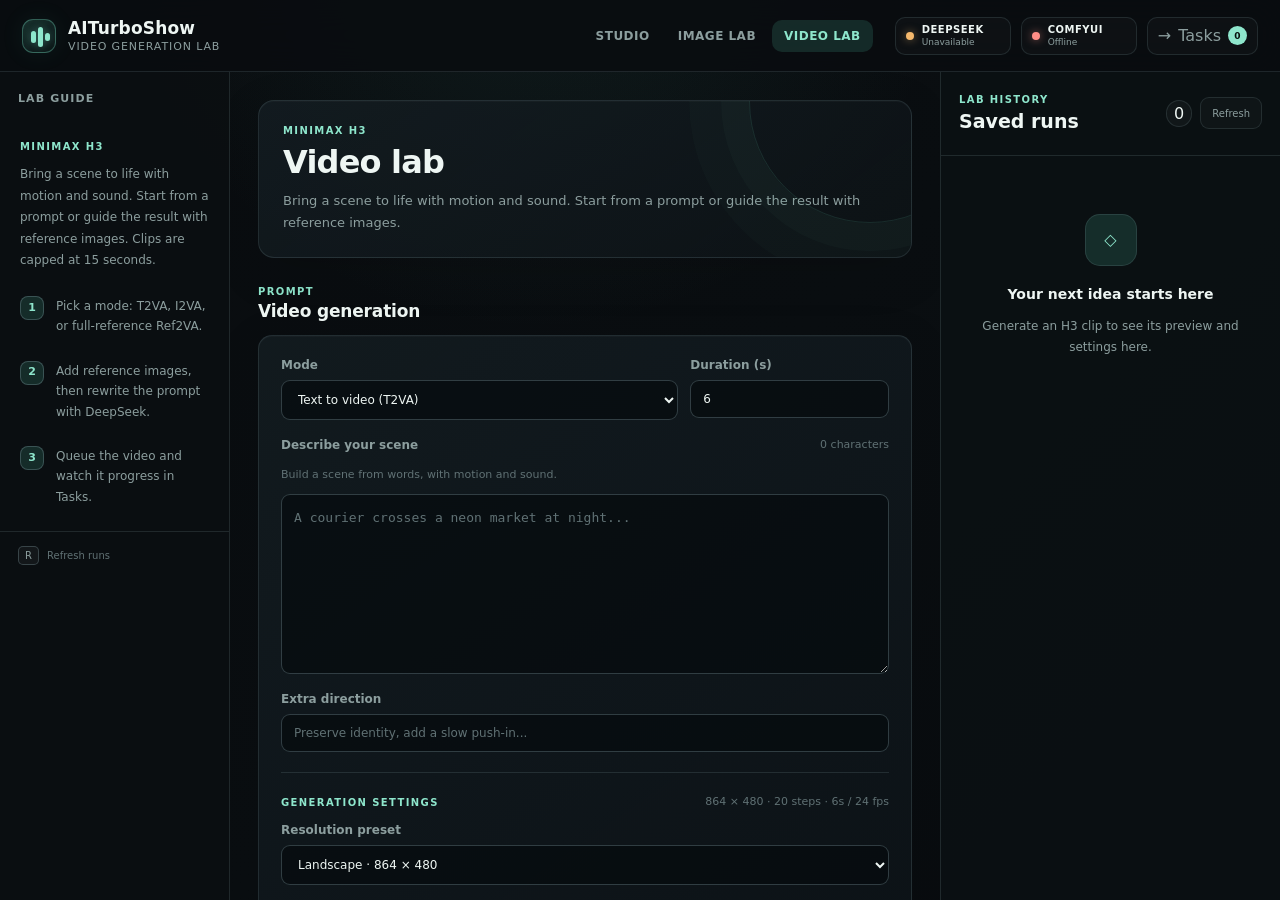
==== video-lab.html @ 2f415c43 "Initial commit" ====
﻿<!doctype html>
<html lang="en">
<head>
  <meta charset="utf-8">
  <meta name="viewport" content="width=device-width, initial-scale=1">
  <meta name="color-scheme" content="dark">
  <title>AITurboShow - Video lab</title>
  <link rel="stylesheet" href="/styles.css?v=20260905-1">
  <link rel="stylesheet" href="/labs.css?v=20260905-1">
</head>
<body class="lab-page">
  <div class="app-shell">
    <header class="topbar">
      <div class="brand-block">
        <div class="brand-mark" aria-hidden="true"><span></span><span></span><span></span></div>
        <div>
          <div class="brand-name">AITurboShow</div>
          <div class="brand-subtitle">Video generation lab</div>
        </div>
      </div>
      <div class="topbar-actions">
        <nav class="primary-tabs" aria-label="AITurboShow tools">
          <a class="primary-tab" href="/">Studio</a>
          <a class="primary-tab" href="/image-lab.html">Image lab</a>
          <a class="primary-tab active" aria-current="page" href="/video-lab.html">Video lab</a>
        </nav>
        <button id="agentButton" class="agent-status setup" type="button" title="Configure the DeepSeek production-writing agent">
          <span></span>
          <div><b>DeepSeek</b><small>Setup</small></div>
        </button>
        <div id="comfyStatus" class="comfy-status" title="ComfyUI backend status">
          <span></span>
          <div><b>ComfyUI</b><small>Checking</small></div>
        </div>
        <button id="taskQueueButton" aria-controls="taskQueuePanel" aria-expanded="false" class="task-queue-button" type="button" title="Show generation tasks">
          <span class="task-queue-icon">&#8594;</span>
          <span>Tasks</span>
          <b id="taskQueueCount">0</b>
        </button>
      </div>
    </header>

    <aside class="sidebar" aria-label="Lab guide">
      <div class="sidebar-heading">
        <span>Lab guide</span>
      </div>
      <div class="lab-guide">
        <div class="eyebrow">MiniMax H3</div>
        <p>Bring a scene to life with motion and sound. Start from a prompt or guide the result with reference images. Clips are capped at 15 seconds.</p>
        <div class="lab-guide-step"><b>1</b><span>Pick a mode: T2VA, I2VA, or full-reference Ref2VA.</span></div>
        <div class="lab-guide-step"><b>2</b><span>Add reference images, then rewrite the prompt with DeepSeek.</span></div>
        <div class="lab-guide-step"><b>3</b><span>Queue the video and watch it progress in Tasks.</span></div>
      </div>
      <div class="sidebar-footer">
        <span class="keyboard-key">R</span>
        <span>Refresh runs</span>
      </div>
    </aside>

    <main class="workspace">
      <div class="lab-view">
        <section class="story-hero panel-surface">
          <div class="eyebrow">MiniMax H3</div>
          <div class="story-hero-main">
            <div>
              <h1>Video lab</h1>
              <p>Bring a scene to life with motion and sound. Start from a prompt or guide the result with reference images.</p>
            </div>
          </div>
        </section>

        <section class="lab-editor-section">
          <div class="section-heading">
            <div>
              <div class="eyebrow">Prompt</div>
              <h2>Video generation</h2>
            </div>
          </div>
          <form id="labForm" class="panel-surface lab-card">
            <div class="lab-row-grid">
              <label class="lab-field">Mode
                <select id="mode">
                  <option value="t2va">Text to video (T2VA)</option>
                  <option value="i2va">Image to video (I2VA)</option>
                  <option value="ref2va">Reference to video (Ref2VA)</option>
                </select>
              </label>
              <label class="lab-field">Duration (s)<input id="duration" type="number" value="6" min="1" max="15" required></label>
            </div>
            <div class="lab-prompt-heading"><label for="prompt">Describe your scene</label><span id="promptCount" class="lab-hint"></span></div>
            <p id="modeHint" class="lab-hint"></p><textarea id="prompt" required rows="6" placeholder="A courier crosses a neon market at night..."></textarea>
            <section id="referenceLibrary" class="reference-library hidden" aria-label="Reference images"><div class="lab-prompt-heading"><h3>Reference images</h3><span id="referenceCount" class="count-pill">0 selected</span></div><div id="referenceList"></div><div class="lab-reference-fields"><label class="lab-field">Name<input id="referenceName" placeholder="Character or scene"></label><label class="lab-field">Repository image path<input id="referenceImage" placeholder="story/characters/images/hero.png"></label></div><button id="addReference" class="text-button" type="button">+ Add reference</button><p class="lab-hint">Selected images become Picture 1, Picture 2, and so on, in library order.</p></section>
            <label class="lab-field lab-instruction">Extra direction<input id="instruction" placeholder="Preserve identity, add a slow push-in..."></label>
            <div class="lab-settings-heading"><span class="eyebrow">Generation settings</span><span id="settingsSummary" class="lab-hint"></span></div><label class="lab-field">Resolution preset<select id="sizePreset"><option value="864x480">Landscape · 864 × 480</option><option value="480x864">Portrait · 480 × 864</option><option value="640x640">Square · 640 × 640</option><option value="1280x704">Large landscape · 1280 × 704</option><option value="custom">Custom dimensions</option></select></label>
            <div class="lab-row-grid">
              <label class="lab-field">Width<input id="width" type="number" value="864" step="32" min="256" max="2048" required></label>
              <label class="lab-field">Height<input id="height" type="number" value="480" step="32" min="256" max="2048" required></label>
              <label class="lab-field">Steps<input id="steps" type="number" value="20" min="1" max="100" required></label>
            </div>
            <label class="lab-field">Seed <span class="lab-hint">Optional</span><input id="seed" type="number" min="0" max="9007199254740991" step="1" placeholder="Random each run"></label>
            <div class="lab-actions">
              <button id="rewrite" class="text-button agent-action-button" type="button">Rewrite with DeepSeek</button>
              <button id="undoPrompt" class="text-button" type="button" disabled>Undo rewrite</button><button id="generate" class="generation-button primary" type="submit">Queue video</button>
            </div>
            <div id="status" class="lab-status" role="status" aria-live="polite"></div>
          </form>
        </section>

        <section class="lab-output-section">
          <div class="section-heading">
            <div>
              <div class="eyebrow">Preview</div>
              <h2>Prompt draft</h2>
            </div>
          </div>
          <div class="panel-surface lab-output"><div class="lab-prompt-heading"><label for="output">Review and refine</label><div class="lab-actions"><button id="copyPrompt" class="text-button" type="button" disabled>Copy</button><button id="usePrompt" class="text-button" type="button" disabled>Use draft</button></div></div>
            <textarea id="output" placeholder="Your structured prompt will appear here."></textarea>
          </div>
        </section>
      </div>
    </main>

    <aside class="inspector" aria-label="Saved runs">
      <div class="inspector-header">
        <div>
          <div class="eyebrow">Lab history</div>
          <h2>Saved runs</h2>
        </div>
        <div class="lab-actions"><span id="historyCount" class="count-pill">0</span><button id="refreshHistory" class="text-button" type="button" title="Refresh saved runs (R)">Refresh</button></div>
      </div>
      <div id="history" class="inspector-body lab-history"></div>
    </aside>
  </div>

  <aside id="taskQueuePanel" class="task-queue-panel hidden" aria-label="Generation task progress">
    <div class="task-queue-header">
      <div>
        <div class="eyebrow">Lab production</div>
        <h2>Generation tasks</h2>
      </div>
      <button id="closeTaskQueue" class="icon-button small" type="button" aria-label="Close task queue">
        <svg viewBox="0 0 24 24" aria-hidden="true"><path d="m6 6 12 12M18 6 6 18"/></svg>
      </button>
    </div>
    <div id="taskQueueSummary" class="task-queue-summary"></div>
    <div id="taskQueueList" class="task-queue-list"></div>
  </aside>

  <div id="imageLightbox" class="image-lightbox hidden" role="dialog" aria-modal="true" aria-label="Full-size image preview">
    <div class="image-lightbox-backdrop" data-image-close></div>
    <div class="image-lightbox-content">
      <button class="icon-button small image-lightbox-close" type="button" data-image-close aria-label="Close preview">X</button>
      <img id="imageLightboxImage" alt="">
      <div id="imageLightboxCaption" class="image-lightbox-caption"></div>
    </div>
  </div>

  <script src="/lab.js?v=20260905-1" defer></script>
</body>
</html>
---- styles.css ----
:root {
  --bg: #090c0f;
  --bg-raised: #0e1317;
  --panel: rgba(18, 25, 30, 0.84);
  --panel-solid: #12191e;
  --panel-hover: #172127;
  --line: rgba(154, 188, 193, 0.15);
  --line-strong: rgba(154, 188, 193, 0.28);
  --text: #eef6f3;
  --muted: #8c9e9e;
  --faint: #607174;
  --accent: #8ee6cc;
  --accent-strong: #4dd6b4;
  --accent-dim: rgba(92, 223, 187, 0.14);
  --amber: #f5b86c;
  --amber-dim: rgba(245, 184, 108, 0.14);
  --blue: #85bfff;
  --purple: #b2a2ff;
  --danger: #ff8d86;
  --sidebar-width: 286px;
  --inspector-width: 414px;
  --topbar-height: 72px;
  font-family: Inter, ui-sans-serif, system-ui, -apple-system, BlinkMacSystemFont, "Segoe UI", sans-serif;
  color: var(--text);
  background: var(--bg);
  font-synthesis: none;
}

* {
  box-sizing: border-box;
}

html,
body {
  width: 100%;
  min-width: 980px;
  height: 100%;
  margin: 0;
  overflow: hidden;
  background:
    radial-gradient(circle at 42% -10%, rgba(68, 141, 125, 0.13), transparent 34%),
    linear-gradient(135deg, #090c0f 0%, #0a0e11 52%, #080b0e 100%);
}

button,
input {
  font: inherit;
}

button {
  color: inherit;
}

.hidden {
  display: none !important;
}

.app-shell {
  display: grid;
  grid-template-columns: var(--sidebar-width) minmax(0, 1fr) var(--inspector-width);
  grid-template-rows: var(--topbar-height) minmax(0, 1fr);
  width: 100%;
  height: 100%;
}

.topbar {
  grid-column: 1 / -1;
  display: flex;
  align-items: center;
  justify-content: space-between;
  height: var(--topbar-height);
  padding: 0 22px;
  border-bottom: 1px solid var(--line);
  background: rgba(9, 13, 16, 0.9);
  backdrop-filter: blur(18px);
  z-index: 10;
}

.brand-block,
.topbar-actions,
.story-hero-main,
.story-path-row,
.section-heading,
.episode-controls,
.graph-toolbar,
.legend,
.inspector-header,
.inspector-badges,
.reference-card-meta,
.clip-node-top,
.clip-node-footer,
.detail-row,
.prompt-toolbar {
  display: flex;
  align-items: center;
}

.brand-block {
  gap: 12px;
}

.brand-mark {
  position: relative;
  width: 34px;
  height: 34px;
  border: 1px solid rgba(117, 224, 193, 0.36);
  border-radius: 11px;
  background: linear-gradient(145deg, rgba(113, 230, 198, 0.14), rgba(68, 129, 126, 0.03));
  box-shadow: inset 0 0 18px rgba(104, 230, 195, 0.06), 0 0 24px rgba(71, 202, 168, 0.08);
}

.brand-mark span {
  position: absolute;
  width: 5px;
  border-radius: 999px;
  background: var(--accent);
  box-shadow: 0 0 9px rgba(124, 235, 205, 0.42);
}

.brand-mark span:nth-child(1) {
  height: 12px;
  left: 8px;
  top: 11px;
}

.brand-mark span:nth-child(2) {
  height: 20px;
  left: 15px;
  top: 7px;
}

.brand-mark span:nth-child(3) {
  height: 8px;
  left: 22px;
  top: 13px;
}

.brand-name {
  font-size: 17px;
  font-weight: 750;
  letter-spacing: 0.01em;
}

.brand-subtitle {
  margin-top: 2px;
  color: var(--muted);
  font-size: 11px;
  letter-spacing: 0.08em;
  text-transform: uppercase;
}

.topbar-actions {
  gap: 10px;
}

.search-box {
  display: flex;
  align-items: center;
  gap: 8px;
  width: 310px;
  height: 38px;
  padding: 0 12px;
  border: 1px solid var(--line);
  border-radius: 10px;
  background: rgba(255, 255, 255, 0.025);
  transition: border-color 160ms ease, background 160ms ease;
}

.search-box:focus-within {
  border-color: rgba(111, 225, 195, 0.48);
  background: rgba(105, 222, 191, 0.045);
}

.search-box svg,
.icon-button svg,
.inspector-icon svg {
  fill: none;
  stroke: currentColor;
  stroke-width: 1.7;
  stroke-linecap: round;
  stroke-linejoin: round;
}

.search-box svg {
  width: 16px;
  color: var(--muted);
}

.search-box input {
  width: 100%;
  border: 0;
  outline: 0;
  color: var(--text);
  background: transparent;
  font-size: 13px;
}

.search-box input::placeholder {
  color: var(--faint);
}

.icon-button,
.text-button {
  border: 1px solid var(--line);
  background: rgba(255, 255, 255, 0.025);
  cursor: pointer;
  transition: background 150ms ease, border-color 150ms ease, transform 150ms ease;
}

.icon-button:hover,
.text-button:hover {
  border-color: var(--line-strong);
  background: rgba(255, 255, 255, 0.055);
}

.icon-button:active,
.text-button:active {
  transform: translateY(1px);
}

.icon-button:disabled,
.text-button:disabled {
  cursor: not-allowed;
  opacity: 0.4;
}

.icon-button {
  display: grid;
  width: 38px;
  height: 38px;
  place-items: center;
  border-radius: 10px;
}

.icon-button svg {
  width: 17px;
}

.icon-button.small {
  width: 32px;
  height: 32px;
  border: 0;
  background: transparent;
}

.scan-status {
  display: flex;
  align-items: center;
  gap: 7px;
  min-width: 78px;
  color: var(--muted);
  font-size: 11px;
  letter-spacing: 0.05em;
  text-transform: uppercase;
}

.scan-status span {
  width: 7px;
  height: 7px;
  border-radius: 50%;
  background: var(--amber);
  box-shadow: 0 0 9px rgba(245, 184, 108, 0.6);
}

.scan-status.ready span {
  background: var(--accent);
  box-shadow: 0 0 9px rgba(94, 226, 189, 0.55);
}

.scan-status.error span {
  background: var(--danger);
  box-shadow: 0 0 9px rgba(255, 141, 134, 0.55);
}

.comfy-status,
.agent-status {
  display: flex;
  align-items: center;
  gap: 8px;
  min-width: 116px;
  height: 38px;
  padding: 0 10px;
  border: 1px solid var(--line);
  border-radius: 10px;
  color: var(--muted);
  background: rgba(255, 255, 255, 0.025);
}

.agent-status {
  font: inherit;
  text-align: left;
  cursor: pointer;
  transition: border-color 150ms ease, background 150ms ease;
}

.agent-status:hover {
  border-color: var(--line-strong);
  background: rgba(255, 255, 255, 0.055);
}

.comfy-status > span,
.agent-status > span {
  width: 8px;
  height: 8px;
  flex: 0 0 auto;
  border-radius: 50%;
  background: var(--amber);
  box-shadow: 0 0 9px rgba(245, 184, 108, 0.5);
}

.comfy-status b,
.comfy-status small,
.agent-status b,
.agent-status small {
  display: block;
  line-height: 1.15;
}

.comfy-status b,
.agent-status b {
  color: var(--text);
  font-size: 10px;
  letter-spacing: 0.05em;
  text-transform: uppercase;
}

.comfy-status small,
.agent-status small {
  max-width: 92px;
  margin-top: 2px;
  overflow: hidden;
  font-size: 9px;
  text-overflow: ellipsis;
  white-space: nowrap;
}

.comfy-status.ready > span {
  background: var(--accent);
  box-shadow: 0 0 9px rgba(94, 226, 189, 0.55);
}

.comfy-status.busy > span {
  background: var(--blue);
  box-shadow: 0 0 9px rgba(133, 191, 255, 0.55);
}

.comfy-status.error > span {
  background: var(--danger);
  box-shadow: 0 0 9px rgba(255, 141, 134, 0.55);
}

.agent-status.ready > span {
  background: var(--accent);
  box-shadow: 0 0 9px rgba(94, 226, 189, 0.55);
}

.agent-status.setup > span {
  background: var(--amber);
  box-shadow: 0 0 9px rgba(245, 184, 108, 0.5);
}

.agent-action-button {
  border-color: rgba(133, 191, 255, 0.28);
  color: var(--blue);
  background: rgba(133, 191, 255, 0.055);
}

.sidebar {
  grid-column: 1;
  grid-row: 2;
  display: flex;
  flex-direction: column;
  min-height: 0;
  border-right: 1px solid var(--line);
  background: rgba(11, 15, 18, 0.76);
}

.sidebar-heading {
  display: flex;
  align-items: center;
  justify-content: space-between;
  padding: 20px 18px 12px;
  color: var(--muted);
  font-size: 11px;
  font-weight: 700;
  letter-spacing: 0.1em;
  text-transform: uppercase;
}

.count-pill {
  min-width: 22px;
  padding: 3px 7px;
  border: 1px solid var(--line);
  border-radius: 999px;
  color: var(--text);
  text-align: center;
  background: rgba(255, 255, 255, 0.03);
}

.story-tree {
  flex: 1;
  min-height: 0;
  padding: 0 10px 14px;
  overflow: auto;
}

.tree-tools { display: flex; gap: 8px; padding: 0 14px 14px; }
.tree-tools .text-button { flex: 1; font-size: 10px; padding: 7px 8px; }
.tree-branch-heading { display: flex; align-items: center; border-radius: 9px; }
.tree-branch-heading > .tree-row { flex: 1; min-width: 0; }
.tree-branch-heading > .tree-toggle { flex: 0 0 24px; width: 24px; height: 30px; margin: 0; border: 0; background: transparent; font-size: 15px; }
.tree-branch-heading:has(> .tree-row.active) { background: rgba(92, 222, 187, .035); }
.story-tree button:focus-visible, .tree-tools button:focus-visible { outline: 2px solid var(--accent); outline-offset: -2px; }
.tree-clip-number { flex: 0 0 16px; color: var(--faint); font: 10px ui-monospace, monospace; }
.tree-row.clip-level { gap: 6px; }
.story-branch { margin-bottom: 8px; }

.tree-story {
  margin-bottom: 6px;
}

.tree-row {
  display: flex;
  align-items: center;
  width: 100%;
  min-height: 38px;
  padding: 8px 10px;
  border: 0;
  border-radius: 9px;
  color: var(--muted);
  text-align: left;
  background: transparent;
  cursor: pointer;
}

.tree-row:hover {
  color: var(--text);
  background: rgba(255, 255, 255, 0.035);
}

.tree-row.active {
  color: var(--text);
  background: linear-gradient(90deg, rgba(92, 222, 187, 0.13), rgba(92, 222, 187, 0.035));
  box-shadow: inset 2px 0 0 var(--accent-strong);
}

.tree-row.story-level {
  gap: 8px;
  color: var(--text);
  font-size: 13px;
  font-weight: 670;
}

.tree-chevron {
  width: 12px;
  color: var(--faint);
  font-size: 10px;
}

.tree-toggle {
  display: inline-grid;
  place-items: center;
  height: 20px;
  margin: -4px 2px -4px -4px;
  border-radius: 5px;
  cursor: pointer;
  transition: color 150ms ease, transform 150ms ease;
}

.tree-toggle:hover {
  color: var(--accent);
}

.tree-toggle.collapsed {
  transform: rotate(-90deg);
}

.tree-icon {
  display: inline-grid;
  width: 22px;
  height: 22px;
  flex: 0 0 auto;
  place-items: center;
  border: 1px solid var(--line);
  border-radius: 7px;
  color: var(--accent);
  font-size: 10px;
  background: var(--accent-dim);
}

.tree-label {
  min-width: 0;
  flex: 1;
  overflow: hidden;
  text-overflow: ellipsis;
  white-space: nowrap;
}

.tree-count {
  color: var(--faint);
  font-size: 10px;
}

.tree-children {
  margin-left: 18px;
  padding-left: 9px;
  border-left: 1px solid var(--line);
}

.tree-children.collapsed {
  display: none;
}

.tree-row.episode-level,
.tree-row.clip-level,
.tree-row.reference-level {
  min-height: 33px;
  padding: 6px 9px;
  font-size: 12px;
}

.tree-row.clip-level {
  padding-left: 14px;
  font-size: 11px;
}

.tree-status {
  width: 6px;
  height: 6px;
  flex: 0 0 auto;
  border-radius: 50%;
  background: var(--accent);
}

.tree-status.partial {
  background: var(--amber);
}

.tree-status.post {
  background: var(--purple);
}

.sidebar-footer {
  display: flex;
  align-items: center;
  gap: 8px;
  padding: 14px 18px 17px;
  border-top: 1px solid var(--line);
  color: var(--faint);
  font-size: 10px;
}

.keyboard-key {
  display: inline-grid;
  min-width: 21px;
  height: 19px;
  place-items: center;
  border: 1px solid var(--line-strong);
  border-radius: 5px;
  color: var(--muted);
  background: rgba(255, 255, 255, 0.04);
}

.workspace {
  grid-column: 2;
  grid-row: 2;
  min-width: 0;
  min-height: 0;
  overflow: auto;
}

.story-view {
  width: 100%;
  max-width: 1500px;
  margin: 0 auto;
  padding: 25px 28px 70px;
}

.panel-surface {
  border: 1px solid var(--line);
  background: linear-gradient(145deg, rgba(20, 29, 34, 0.83), rgba(13, 19, 23, 0.78));
  box-shadow: inset 0 1px 0 rgba(255, 255, 255, 0.025), 0 14px 50px rgba(0, 0, 0, 0.12);
}

.story-hero {
  position: relative;
  padding: 24px 26px 19px;
  border-radius: 16px;
  overflow: hidden;
}

.story-hero::after {
  position: absolute;
  width: 240px;
  height: 240px;
  right: -80px;
  top: -120px;
  border: 1px solid rgba(113, 225, 195, 0.12);
  border-radius: 50%;
  box-shadow: 0 0 0 28px rgba(113, 225, 195, 0.025), 0 0 0 60px rgba(113, 225, 195, 0.015);
  content: "";
  pointer-events: none;
}

.eyebrow {
  color: var(--accent);
  font-size: 10px;
  font-weight: 750;
  letter-spacing: 0.14em;
  text-transform: uppercase;
}

.story-hero-main {
  justify-content: space-between;
  gap: 34px;
  margin-top: 8px;
}

.story-hero h1 {
  margin: 0;
  font-size: clamp(25px, 2vw, 34px);
  line-height: 1.13;
  letter-spacing: -0.025em;
}

.story-hero p {
  max-width: 760px;
  margin: 10px 0 0;
  color: var(--muted);
  font-size: 13px;
  line-height: 1.65;
}

.story-stats {
  display: flex;
  flex: 0 0 auto;
  gap: 8px;
  margin-right: 25px;
}

.story-hero-actions {
  display: flex;
  flex: 0 0 auto;
  flex-direction: column;
  align-items: flex-end;
  gap: 9px;
}

.section-actions {
  display: flex;
  align-items: center;
  gap: 10px;
}

.stat-card {
  min-width: 82px;
  padding: 12px 13px;
  border: 1px solid var(--line);
  border-radius: 11px;
  background: rgba(255, 255, 255, 0.025);
}

.stat-value {
  color: var(--text);
  font-size: 19px;
  font-weight: 740;
}

.stat-label {
  margin-top: 3px;
  color: var(--faint);
  font-size: 9px;
  letter-spacing: 0.09em;
  text-transform: uppercase;
}

.story-path-row {
  gap: 9px;
  margin-top: 20px;
  padding-top: 13px;
  border-top: 1px solid var(--line);
}

.path-label {
  padding: 3px 5px;
  border-radius: 4px;
  color: var(--accent);
  font-size: 8px;
  font-weight: 800;
  letter-spacing: 0.1em;
  background: var(--accent-dim);
}

.story-path-row code {
  color: var(--faint);
  font-family: "SFMono-Regular", Consolas, monospace;
  font-size: 10px;
}

.reference-section,
.episode-section {
  margin-top: 29px;
}

.section-heading {
  justify-content: space-between;
  gap: 20px;
  margin-bottom: 13px;
}

.section-heading h2 {
  margin: 4px 0 0;
  font-size: 17px;
  letter-spacing: -0.01em;
}

.section-meta,
.graph-meta {
  color: var(--faint);
  font-size: 10px;
}

.reference-strip {
  display: grid;
  grid-auto-columns: minmax(168px, 205px);
  grid-auto-flow: column;
  gap: 11px;
  padding: 2px 1px 11px;
  overflow-x: auto;
  overscroll-behavior-inline: contain;
}

.episode-reference-library {
  margin: 0 0 17px;
  padding: 14px 16px 4px;
  border: 1px solid var(--line);
  border-radius: 12px;
  background: rgba(255, 255, 255, 0.018);
}

.subsection-heading {
  display: flex;
  align-items: flex-end;
  justify-content: space-between;
  gap: 16px;
  margin-bottom: 9px;
}

.subsection-heading h3 {
  margin: 3px 0 0;
  font-size: 13px;
}

.reference-card {
  position: relative;
  min-width: 0;
  padding: 0;
  border: 1px solid var(--line);
  border-radius: 13px;
  color: var(--text);
  text-align: left;
  background: var(--panel);
  overflow: hidden;
  cursor: pointer;
  transition: transform 160ms ease, border-color 160ms ease, background 160ms ease;
}

.reference-card:hover,
.reference-card.active {
  border-color: rgba(113, 225, 195, 0.36);
  background: var(--panel-hover);
  transform: translateY(-2px);
}

.image-drop-target {
  transition: transform 160ms ease, border-color 160ms ease, background 160ms ease, box-shadow 160ms ease, opacity 160ms ease;
}

.image-drop-target.drag-over {
  border-color: var(--accent);
  box-shadow: 0 0 0 2px rgba(113, 225, 195, 0.2), 0 12px 30px rgba(0, 0, 0, 0.28);
  transform: translateY(-2px);
}

.image-drop-target.uploading {
  cursor: progress;
  opacity: 0.58;
  pointer-events: none;
}

.drop-hint {
  position: absolute;
  right: 7px;
  bottom: 7px;
  z-index: 2;
  max-width: calc(100% - 14px);
  padding: 4px 7px;
  border: 1px solid rgba(113, 225, 195, 0.32);
  border-radius: 6px;
  color: #c9fff0;
  background: rgba(5, 13, 14, 0.84);
  font-size: 8px;
  font-weight: 650;
  letter-spacing: 0.02em;
  line-height: 1.2;
  opacity: 0;
  overflow: hidden;
  pointer-events: none;
  text-overflow: ellipsis;
  transform: translateY(3px);
  transition: opacity 140ms ease, transform 140ms ease;
  white-space: nowrap;
}

.image-drop-target:hover .drop-hint,
.image-drop-target.drag-over .drop-hint,
.image-drop-target.upload-empty .drop-hint {
  opacity: 1;
  transform: translateY(0);
}

.image-drop-target.drag-over .drop-hint {
  border-color: var(--accent);
  color: #07100e;
  background: var(--accent);
}

.reference-preview {
  position: relative;
  display: grid;
  height: 108px;
  place-items: center;
  border-bottom: 1px solid var(--line);
  background:
    linear-gradient(135deg, rgba(114, 224, 196, 0.06), transparent 55%),
    #0c1114;
  overflow: hidden;
}

.reference-preview img {
  width: 100%;
  height: 100%;
  object-fit: cover;
}

.reference-placeholder {
  position: relative;
  display: grid;
  width: 42px;
  height: 42px;
  place-items: center;
  border: 1px dashed rgba(141, 166, 168, 0.3);
  border-radius: 12px;
  color: var(--faint);
  font-size: 15px;
}

.reference-placeholder::after {
  position: absolute;
  width: 5px;
  height: 5px;
  right: -2px;
  top: -2px;
  border: 2px solid #0c1114;
  border-radius: 50%;
  background: var(--amber);
  content: "";
}

.reference-card-body {
  padding: 11px 12px 12px;
}

.reference-kind {
  color: var(--accent);
  font-size: 8px;
  font-weight: 760;
  letter-spacing: 0.12em;
  text-transform: uppercase;
}

.reference-name {
  margin-top: 5px;
  overflow: hidden;
  font-size: 12px;
  font-weight: 650;
  line-height: 1.3;
  text-overflow: ellipsis;
  white-space: nowrap;
}

.reference-card-meta {
  justify-content: space-between;
  margin-top: 8px;
  color: var(--faint);
  font-size: 9px;
}

.availability {
  display: inline-flex;
  align-items: center;
  gap: 5px;
}

.availability::before {
  width: 5px;
  height: 5px;
  border-radius: 50%;
  background: var(--accent);
  content: "";
}

.availability.missing::before {
  background: var(--amber);
}

.episode-heading {
  align-items: flex-end;
}

.episode-controls {
  gap: 10px;
}

.episode-tabs {
  display: flex;
  gap: 4px;
  padding: 3px;
  border: 1px solid var(--line);
  border-radius: 10px;
  background: rgba(255, 255, 255, 0.02);
}

.episode-tab,
.inspector-tab {
  border: 0;
  color: var(--muted);
  background: transparent;
  cursor: pointer;
}

.episode-tab {
  padding: 6px 10px;
  border-radius: 7px;
  font-size: 10px;
}

.episode-tab:hover,
.episode-tab.active {
  color: var(--text);
  background: rgba(255, 255, 255, 0.055);
}

.text-button {
  min-height: 32px;
  padding: 0 11px;
  border-radius: 9px;
  color: var(--muted);
  font-size: 10px;
}

.episode-summary {
  max-width: 960px;
  margin: -3px 0 14px;
  color: var(--muted);
  font-size: 11px;
  line-height: 1.55;
}

.episode-preview {
  margin: 0 0 16px;
  padding: 15px;
  border: 1px solid var(--line-strong);
  border-radius: 15px;
  background: linear-gradient(145deg, rgba(92, 223, 187, 0.07), rgba(255, 255, 255, 0.018));
}

.episode-preview-heading,
.episode-preview-footer {
  display: flex;
  align-items: baseline;
  justify-content: space-between;
  gap: 14px;
}

.episode-preview-heading h3 {
  margin: 4px 0 0;
  font-size: 15px;
}

.episode-preview-count,
.episode-preview-footer {
  color: var(--muted);
  font-size: 10px;
}

.episode-preview-frame {
  margin-top: 12px;
  overflow: hidden;
  border: 1px solid var(--line);
  border-radius: 10px;
  background: #030506;
}

.episode-preview-video {
  display: block;
  width: 100%;
  max-height: 520px;
  aspect-ratio: 16 / 9;
  object-fit: contain;
  background: #030506;
}

.episode-preview-footer {
  padding: 9px 2px 0;
  font-size: 9px;
}

.episode-preview-footer span:first-child {
  color: var(--text);
}

.episode-preview-actions {
  display: flex;
  align-items: center;
  gap: 8px;
}

.episode-preview-actions .generation-button {
  min-height: 26px;
  padding: 0 8px;
  font-size: 9px;
}

.graph-frame {
  border-radius: 15px;
  overflow: hidden;
}

.graph-toolbar {
  justify-content: space-between;
  min-height: 44px;
  padding: 0 15px;
  border-bottom: 1px solid var(--line);
  background: rgba(7, 11, 13, 0.34);
}

.legend {
  gap: 14px;
  color: var(--faint);
  font-size: 9px;
}

.legend span {
  display: inline-flex;
  align-items: center;
  gap: 5px;
}

.legend-dot {
  width: 6px;
  height: 6px;
  border-radius: 50%;
  background: var(--accent);
}

.legend-dot.partial {
  background: var(--amber);
}

.legend-dot.post {
  background: var(--purple);
}

.clip-viewport {
  min-height: 237px;
  padding: 33px 31px 37px;
  overflow-x: auto;
  background-image:
    linear-gradient(rgba(150, 180, 183, 0.035) 1px, transparent 1px),
    linear-gradient(90deg, rgba(150, 180, 183, 0.035) 1px, transparent 1px);
  background-size: 22px 22px;
  scroll-behavior: smooth;
}

.clip-flow {
  display: flex;
  align-items: center;
  width: max-content;
  min-width: 100%;
}

.clip-flow > .no-content {
  width: 100%;
}

.clip-node-wrap {
  position: relative;
  display: flex;
  align-items: center;
}

.clip-connector {
  position: relative;
  width: 50px;
  height: 1px;
  flex: 0 0 50px;
  background: linear-gradient(90deg, rgba(114, 225, 195, 0.33), rgba(114, 225, 195, 0.14));
}

.clip-connector::after {
  position: absolute;
  right: -1px;
  top: -3px;
  width: 6px;
  height: 6px;
  border-top: 1px solid rgba(114, 225, 195, 0.44);
  border-right: 1px solid rgba(114, 225, 195, 0.44);
  content: "";
  transform: rotate(45deg);
}

.clip-node {
  position: relative;
  width: 188px;
  min-height: 148px;
  padding: 13px 14px 12px;
  border: 1px solid var(--line-strong);
  border-radius: 13px;
  color: var(--text);
  text-align: left;
  background: linear-gradient(150deg, #151e23, #10171b);
  box-shadow: 0 13px 32px rgba(0, 0, 0, 0.2), inset 0 1px 0 rgba(255, 255, 255, 0.025);
  cursor: pointer;
  transition: transform 160ms ease, border-color 160ms ease, box-shadow 160ms ease;
}

.clip-node::before,
.clip-node::after {
  position: absolute;
  top: 50%;
  width: 7px;
  height: 7px;
  border: 2px solid #10171b;
  border-radius: 50%;
  background: var(--accent);
  content: "";
  transform: translateY(-50%);
}

.clip-node::before {
  left: -5px;
}

.clip-node::after {
  right: -5px;
}

.clip-node.partial::before,
.clip-node.partial::after {
  background: var(--amber);
}

.clip-node.dependency::before,
.clip-node.dependency::after,
.legend-dot.dependency {
  background: var(--blue);
}

.clip-node.post::before,
.clip-node.post::after {
  background: var(--purple);
}

.clip-node:hover,
.clip-node.active {
  border-color: rgba(113, 225, 195, 0.54);
  box-shadow: 0 17px 40px rgba(0, 0, 0, 0.28), 0 0 0 1px rgba(113, 225, 195, 0.08);
  transform: translateY(-3px);
}

.clip-node.post:hover,
.clip-node.post.active {
  border-color: rgba(178, 162, 255, 0.52);
}

.clip-node.filtered-out {
  opacity: 0.17;
  pointer-events: none;
}

.clip-node-top {
  justify-content: space-between;
}

.clip-index {
  color: var(--accent);
  font-family: "SFMono-Regular", Consolas, monospace;
  font-size: 10px;
  font-weight: 700;
  letter-spacing: 0.06em;
}

.clip-node.post .clip-index {
  color: var(--purple);
}

.duration-chip {
  padding: 3px 6px;
  border: 1px solid var(--line);
  border-radius: 6px;
  color: var(--muted);
  font-size: 9px;
  background: rgba(255, 255, 255, 0.025);
}

.clip-name {
  margin-top: 14px;
  font-size: 14px;
  font-weight: 700;
}

.clip-type {
  margin-top: 4px;
  color: var(--faint);
  font-size: 9px;
  letter-spacing: 0.08em;
  text-transform: uppercase;
}

.clip-node-footer {
  justify-content: space-between;
  margin-top: 18px;
  padding-top: 11px;
  border-top: 1px solid var(--line);
}

.node-metrics {
  display: flex;
  gap: 9px;
}

.node-metric {
  color: var(--muted);
  font-size: 9px;
}

.node-metric b {
  margin-right: 3px;
  color: var(--text);
  font-weight: 700;
}

.node-status-label {
  display: inline-flex;
  align-items: center;
  gap: 5px;
  color: var(--accent);
  font-size: 8px;
  font-weight: 700;
  letter-spacing: 0.08em;
  text-transform: uppercase;
}

.node-status-label::before {
  width: 5px;
  height: 5px;
  border-radius: 50%;
  background: currentColor;
  content: "";
}

.partial .node-status-label {
  color: var(--amber);
}

.dependency .node-status-label {
  color: var(--blue);
}

.post .node-status-label {
  color: var(--purple);
}

.inspector {
  grid-column: 3;
  grid-row: 2;
  min-width: 0;
  min-height: 0;
  border-left: 1px solid var(--line);
  background: rgba(11, 16, 19, 0.88);
  overflow: hidden;
}

.inspector-empty {
  display: flex;
  height: 100%;
  padding: 50px 40px;
  flex-direction: column;
  align-items: center;
  justify-content: center;
  color: var(--muted);
  text-align: center;
}

.inspector-icon {
  display: grid;
  width: 52px;
  height: 52px;
  margin-bottom: 16px;
  place-items: center;
  border: 1px solid var(--line);
  border-radius: 15px;
  color: var(--accent);
  background: var(--accent-dim);
}

.inspector-icon svg {
  width: 22px;
}

.inspector-empty h2 {
  margin: 0;
  color: var(--text);
  font-size: 17px;
}

.inspector-empty p {
  max-width: 265px;
  margin: 9px 0 0;
  font-size: 11px;
  line-height: 1.55;
}

.inspector-content {
  display: flex;
  height: 100%;
  min-height: 0;
  flex-direction: column;
}

.inspector-header {
  justify-content: space-between;
  gap: 15px;
  padding: 21px 20px 12px;
}

.inspector-header h2 {
  margin: 5px 0 0;
  font-size: 19px;
  line-height: 1.2;
}

.inspector-badges {
  flex-wrap: wrap;
  gap: 6px;
  padding: 0 20px 14px;
}

.badge {
  display: inline-flex;
  align-items: center;
  min-height: 23px;
  padding: 0 7px;
  border: 1px solid var(--line);
  border-radius: 6px;
  color: var(--muted);
  font-size: 9px;
  background: rgba(255, 255, 255, 0.025);
}

.badge.accent {
  border-color: rgba(113, 225, 195, 0.25);
  color: var(--accent);
  background: var(--accent-dim);
}

.badge.warning {
  border-color: rgba(245, 184, 108, 0.27);
  color: var(--amber);
  background: var(--amber-dim);
}

.inspector-tabs {
  display: flex;
  gap: 2px;
  padding: 0 15px;
  border-bottom: 1px solid var(--line);
}

.inspector-tab {
  position: relative;
  padding: 10px 8px 9px;
  font-size: 10px;
}

.inspector-tab:hover,
.inspector-tab.active {
  color: var(--text);
}

.inspector-tab.active::after {
  position: absolute;
  height: 2px;
  right: 7px;
  bottom: -1px;
  left: 7px;
  border-radius: 99px;
  background: var(--accent);
  content: "";
}

.inspector-body {
  flex: 1;
  min-height: 0;
  padding: 17px 20px 35px;
  overflow: auto;
}

.detail-section + .detail-section {
  margin-top: 22px;
}

.detail-section h3 {
  margin: 0 0 10px;
  color: var(--muted);
  font-size: 9px;
  letter-spacing: 0.12em;
  text-transform: uppercase;
}

.generated-video-heading {
  display: flex;
  align-items: baseline;
  justify-content: space-between;
  gap: 12px;
  margin-bottom: 10px;
}

.generated-video-heading h3 {
  margin: 0;
}

.generated-video-heading span {
  color: var(--faint);
  font-size: 8px;
  text-align: right;
}

.generated-video-frame {
  position: relative;
  overflow: hidden;
  border: 1px solid var(--line-strong);
  border-radius: 11px;
  background: #030506;
  box-shadow: 0 12px 34px rgba(0, 0, 0, 0.24);
}

.generated-video-preview {
  display: block;
  width: 100%;
  max-height: 330px;
  aspect-ratio: 16 / 9;
  object-fit: contain;
  background: #030506;
}

.detail-list {
  border: 1px solid var(--line);
  border-radius: 11px;
  background: rgba(255, 255, 255, 0.018);
  overflow: hidden;
}

.detail-row {
  justify-content: space-between;
  gap: 14px;
  min-height: 38px;
  padding: 9px 11px;
  border-bottom: 1px solid var(--line);
  font-size: 10px;
}

.detail-row:last-child {
  border-bottom: 0;
}

.detail-row span:first-child {
  color: var(--faint);
}

.detail-row span:last-child,
.detail-row code {
  max-width: 235px;
  overflow: hidden;
  color: var(--text);
  font-family: inherit;
  text-align: right;
  text-overflow: ellipsis;
  white-space: nowrap;
}

.detail-row code {
  font-family: "SFMono-Regular", Consolas, monospace;
  font-size: 9px;
}

.issue-list {
  display: grid;
  gap: 7px;
}

.issue-item {
  padding: 9px 10px;
  border: 1px solid rgba(245, 184, 108, 0.2);
  border-radius: 8px;
  color: #e7bf88;
  font-size: 10px;
  line-height: 1.45;
  background: var(--amber-dim);
}

.issue-item.dependency-info {
  color: var(--blue);
  border-color: rgba(133, 191, 255, 0.24);
  background: rgba(133, 191, 255, 0.1);
}

.generation-card {
  padding: 12px;
  border: 1px solid rgba(113, 225, 195, 0.2);
  border-radius: 11px;
  background: linear-gradient(145deg, rgba(92, 223, 187, 0.09), rgba(255, 255, 255, 0.018));
}

.generation-status {
  display: flex;
  align-items: center;
  justify-content: space-between;
  gap: 10px;
  font-size: 10px;
}

.generation-status strong {
  color: var(--text);
}

.generation-status span {
  color: var(--muted);
}

.generation-message {
  margin-top: 9px;
  color: var(--muted);
  font-size: 10px;
  line-height: 1.5;
}

.generation-message.error {
  color: var(--danger);
}

.generation-actions {
  display: grid;
  grid-template-columns: 1fr 1.25fr;
  gap: 8px;
  margin-top: 12px;
}

.generation-option {
  display: grid;
  grid-template-columns: auto minmax(0, 1fr);
  align-items: center;
  gap: 12px;
  margin-top: 12px;
  color: var(--muted);
  font-size: 10px;
}

.generation-select {
  width: 100%;
  min-width: 0;
  height: 32px;
  padding: 0 9px;
  border: 1px solid var(--line);
  border-radius: 8px;
  outline: 0;
  color: var(--text);
  background: var(--panel-solid);
}

.generation-select:focus {
  border-color: rgba(113, 225, 195, 0.46);
}

.generation-button {
  min-height: 34px;
  padding: 0 10px;
  border: 1px solid var(--line-strong);
  border-radius: 8px;
  color: var(--text);
  background: rgba(255, 255, 255, 0.04);
  cursor: pointer;
}

.generation-button.primary {
  border-color: rgba(113, 225, 195, 0.36);
  color: #07110e;
  background: var(--accent);
  font-weight: 700;
}

.generation-button:hover:not(:disabled) {
  filter: brightness(1.08);
}

.generation-button:disabled {
  cursor: not-allowed;
  opacity: 0.42;
}

.output-links {
  display: grid;
  gap: 7px;
}

.output-link {
  display: flex;
  align-items: center;
  justify-content: space-between;
  gap: 10px;
  padding: 9px 10px;
  border: 1px solid var(--line);
  border-radius: 8px;
  color: var(--accent);
  font-size: 10px;
  text-decoration: none;
  background: rgba(255, 255, 255, 0.018);
}

.output-link span:last-child {
  max-width: 210px;
  overflow: hidden;
  color: var(--faint);
  text-overflow: ellipsis;
  white-space: nowrap;
}

.content-actions {
  display: grid;
  grid-template-columns: repeat(2, minmax(0, 1fr));
  gap: 8px;
}

.content-actions .generation-button.wide {
  grid-column: 1 / -1;
}

.editor-modal {
  position: fixed;
  inset: 0;
  display: grid;
  place-items: center;
  padding: 30px;
  z-index: 100;
}

.editor-backdrop {
  position: absolute;
  inset: 0;
  background: rgba(3, 7, 9, 0.78);
  backdrop-filter: blur(10px);
}

.editor-dialog {
  position: relative;
  display: flex;
  width: min(860px, calc(100vw - 60px));
  max-height: calc(100vh - 60px);
  flex-direction: column;
  border: 1px solid var(--line-strong);
  border-radius: 16px;
  background: #10171b;
  box-shadow: 0 30px 100px rgba(0, 0, 0, 0.55);
  overflow: hidden;
}

.editor-header,
.editor-footer {
  display: flex;
  align-items: center;
  justify-content: space-between;
  gap: 15px;
  padding: 16px 19px;
  border-bottom: 1px solid var(--line);
}

.editor-header h2 {
  margin: 4px 0 0;
  font-size: 20px;
}

.editor-body {
  min-height: 0;
  padding: 20px;
  overflow: auto;
}

.editor-footer {
  justify-content: flex-end;
  border-top: 1px solid var(--line);
  border-bottom: 0;
}

.editor-footer .generation-button {
  min-width: 120px;
}

.editor-grid {
  display: grid;
  grid-template-columns: repeat(2, minmax(0, 1fr));
  gap: 15px;
}

.editor-grid.single {
  grid-template-columns: 1fr;
}

.editor-field {
  display: grid;
  gap: 7px;
}

.editor-field.full {
  grid-column: 1 / -1;
}

.editor-field > span {
  color: var(--muted);
  font-size: 10px;
  letter-spacing: 0.05em;
  text-transform: uppercase;
}

.editor-field input,
.editor-field select,
.editor-field textarea {
  width: 100%;
  border: 1px solid var(--line);
  border-radius: 9px;
  outline: 0;
  color: var(--text);
  background: #0a1013;
  font: inherit;
}

.editor-field input,
.editor-field select {
  height: 38px;
  padding: 0 11px;
}

.editor-field textarea {
  min-height: 120px;
  padding: 11px;
  resize: vertical;
  font-family: "SFMono-Regular", Consolas, monospace;
  font-size: 10px;
  line-height: 1.55;
}

.editor-field textarea.tall {
  min-height: 300px;
}

.editor-field input:focus,
.editor-field select:focus,
.editor-field textarea:focus {
  border-color: rgba(113, 225, 195, 0.46);
}

.editor-help {
  margin: 0 0 15px;
  padding: 10px 11px;
  border: 1px solid var(--line);
  border-radius: 9px;
  color: var(--muted);
  font-size: 10px;
  line-height: 1.55;
  background: rgba(255, 255, 255, 0.018);
}

.agent-assist {
  margin-top: 17px;
  padding: 14px;
  border: 1px solid rgba(133, 191, 255, 0.22);
  border-radius: 11px;
  background: linear-gradient(135deg, rgba(133, 191, 255, 0.065), rgba(94, 226, 189, 0.025));
}

.agent-assist-header,
.agent-settings-actions {
  display: flex;
  align-items: center;
  justify-content: space-between;
  gap: 14px;
}

.batch-readiness {
  display: flex;
  justify-content: space-between;
  gap: 14px;
  margin-top: 13px;
  color: var(--faint);
  font-size: 10px;
}

.agent-assist-header p {
  max-width: 520px;
  margin: 5px 0 0;
  color: var(--muted);
  font-size: 10px;
  line-height: 1.5;
}

.agent-assist-actions {
  display: flex;
  flex-wrap: wrap;
  justify-content: flex-end;
  gap: 7px;
}

.agent-draft-button {
  white-space: nowrap;
}

.agent-assist .editor-field {
  margin-top: 12px;
}

.editor-field textarea.agent-instruction {
  min-height: 72px;
  font-family: inherit;
}

.agent-settings-actions {
  color: var(--faint);
  font-size: 10px;
}

.agent-feedback {
  margin-top: 11px;
  padding: 10px 11px;
  border: 1px solid var(--line);
  border-radius: 8px;
  color: var(--muted);
  background: rgba(255, 255, 255, 0.025);
  font-size: 10px;
  line-height: 1.5;
  white-space: pre-wrap;
}

.agent-feedback.pending {
  border-color: rgba(133, 191, 255, 0.28);
  color: var(--blue);
}

.agent-feedback.success {
  border-color: rgba(94, 226, 189, 0.3);
  color: var(--accent);
}

.agent-feedback.error {
  border-color: rgba(255, 141, 134, 0.34);
  color: #ffaaa4;
  background: rgba(255, 141, 134, 0.055);
}

.agent-feedback-actions {
  display: flex;
  justify-content: flex-end;
  margin-top: 8px;
}

.agent-undo-button {
  min-height: 28px;
  font-size: 9px;
}

.prompt-toolbar {
  justify-content: space-between;
  gap: 10px;
  margin-bottom: 8px;
}

.file-path {
  min-width: 0;
  overflow: hidden;
  color: var(--faint);
  font-family: "SFMono-Regular", Consolas, monospace;
  font-size: 9px;
  text-overflow: ellipsis;
  white-space: nowrap;
}

.copy-button {
  flex: 0 0 auto;
  padding: 5px 8px;
  border: 1px solid var(--line);
  border-radius: 6px;
  color: var(--accent);
  font-size: 9px;
  background: var(--accent-dim);
  cursor: pointer;
}

.prompt-code {
  margin: 0;
  padding: 13px;
  border: 1px solid var(--line);
  border-radius: 10px;
  color: #c9d8d5;
  background: #0a0f12;
  font-family: "SFMono-Regular", Consolas, "Liberation Mono", monospace;
  font-size: 9.5px;
  line-height: 1.6;
  white-space: pre-wrap;
  word-break: break-word;
}

.reference-detail-list {
  display: grid;
  gap: 10px;
}

.reference-detail-card {
  position: relative;
  display: grid;
  grid-template-columns: 84px minmax(0, 1fr);
  min-height: 92px;
  border: 1px solid var(--line);
  border-radius: 11px;
  background: rgba(255, 255, 255, 0.018);
  overflow: hidden;
}

.reference-detail-image {
  position: relative;
  display: grid;
  min-height: 92px;
  place-items: center;
  border-right: 1px solid var(--line);
  background: #0b1013;
}

.reference-detail-image img {
  width: 100%;
  height: 100%;
  object-fit: cover;
}

.reference-detail-body {
  min-width: 0;
  padding: 10px;
}

.picture-label {
  color: var(--accent);
  font-family: "SFMono-Regular", Consolas, monospace;
  font-size: 9px;
}

.reference-detail-title {
  margin-top: 4px;
  font-size: 11px;
  font-weight: 650;
  line-height: 1.35;
}

.reference-detail-meta {
  display: flex;
  flex-wrap: wrap;
  gap: 5px;
  margin-top: 7px;
}

.mini-chip {
  padding: 3px 5px;
  border-radius: 5px;
  color: var(--muted);
  font-size: 8px;
  background: rgba(255, 255, 255, 0.04);
}

.mini-chip.ready {
  color: var(--accent);
  background: var(--accent-dim);
}

.mini-chip.missing {
  color: var(--amber);
  background: var(--amber-dim);
}

.reference-path {
  margin-top: 7px;
  overflow: hidden;
  color: var(--faint);
  font-family: "SFMono-Regular", Consolas, monospace;
  font-size: 8px;
  text-overflow: ellipsis;
  white-space: nowrap;
}

.image-gallery {
  display: grid;
  grid-template-columns: repeat(2, minmax(0, 1fr));
  gap: 9px;
}

.image-card {
  min-width: 0;
  border: 1px solid var(--line);
  border-radius: 10px;
  background: rgba(255, 255, 255, 0.018);
  overflow: hidden;
}

.image-card img {
  display: block;
  width: 100%;
  height: 116px;
  object-fit: cover;
  background: #080c0e;
}

.image-card-footer {
  padding: 8px;
}

.image-name {
  overflow: hidden;
  font-size: 9px;
  text-overflow: ellipsis;
  white-space: nowrap;
}

.image-path {
  margin-top: 3px;
  overflow: hidden;
  color: var(--faint);
  font-family: "SFMono-Regular", Consolas, monospace;
  font-size: 7.5px;
  text-overflow: ellipsis;
  white-space: nowrap;
}

.no-content {
  padding: 25px 16px;
  border: 1px dashed var(--line-strong);
  border-radius: 10px;
  color: var(--faint);
  text-align: center;
  font-size: 10px;
  line-height: 1.5;
}

.empty-state {
  display: flex;
  height: 100%;
  flex-direction: column;
  align-items: center;
  justify-content: center;
  color: var(--muted);
  text-align: center;
}

.empty-state h1 {
  margin: 19px 0 0;
  color: var(--text);
  font-size: 23px;
}

.empty-state p {
  max-width: 390px;
  font-size: 12px;
}

.empty-orbit {
  position: relative;
  width: 64px;
  height: 64px;
  border: 1px solid var(--line-strong);
  border-radius: 50%;
}

.empty-orbit::before,
.empty-orbit::after {
  position: absolute;
  border: 1px solid var(--line);
  border-radius: 50%;
  content: "";
}

.empty-orbit::before {
  inset: 9px -11px;
}

.empty-orbit::after {
  inset: -11px 9px;
}

.empty-orbit span {
  position: absolute;
  width: 8px;
  height: 8px;
  left: 27px;
  top: 27px;
  border-radius: 50%;
  background: var(--accent);
  box-shadow: 0 0 15px rgba(105, 229, 195, 0.54);
}

.toast {
  position: fixed;
  right: 22px;
  bottom: 22px;
  max-width: 340px;
  padding: 11px 13px;
  border: 1px solid rgba(113, 225, 195, 0.24);
  border-radius: 9px;
  color: var(--text);
  background: rgba(18, 28, 31, 0.95);
  box-shadow: 0 14px 40px rgba(0, 0, 0, 0.35);
  font-size: 10px;
  opacity: 0;
  pointer-events: none;
  transform: translateY(9px);
  transition: opacity 160ms ease, transform 160ms ease;
  z-index: 150;
}

.toast.visible {
  opacity: 1;
  transform: translateY(0);
}

.image-lightbox {
  position: fixed;
  inset: 0;
  display: grid;
  place-items: center;
  padding: 28px;
  z-index: 300;
}

.image-lightbox-backdrop {
  position: absolute;
  inset: 0;
  background: rgba(1, 4, 5, 0.88);
  backdrop-filter: blur(12px);
}

.image-lightbox-content {
  position: fixed;
  inset: 0;
  display: block;
  z-index: 1;
}

.image-lightbox-content img {
  display: block;
  position: absolute;
  top: 50%;
  left: 50%;
  max-width: calc(100vw - 80px);
  max-height: calc(100vh - 110px);
  border: 1px solid var(--line-strong);
  border-radius: 12px;
  object-fit: contain;
  background: #030506;
  box-shadow: 0 24px 90px rgba(0, 0, 0, 0.6);
  transform: translate(-50%, -50%);
}

.image-lightbox-close {
  position: absolute;
  top: 24px;
  right: 24px;
  color: var(--text);
  background: var(--panel-solid);
  z-index: 2;
}

.image-lightbox-caption {
  position: absolute;
  right: 40px;
  bottom: 24px;
  left: 40px;
  max-width: none;
  overflow: hidden;
  color: var(--muted);
  font-size: 10px;
  text-overflow: ellipsis;
  white-space: nowrap;
}

.task-queue-button {
  display: flex;
  height: 38px;
  align-items: center;
  gap: 7px;
  padding: 0 10px;
  border: 1px solid var(--line);
  border-radius: 10px;
  color: var(--muted);
  background: rgba(255, 255, 255, 0.025);
  cursor: pointer;
}

.task-queue-button:hover,
.task-queue-button.active {
  border-color: rgba(113, 225, 195, 0.42);
  color: var(--text);
  background: var(--accent-dim);
}

.task-queue-button b {
  display: grid;
  min-width: 19px;
  height: 19px;
  padding: 0 5px;
  place-items: center;
  border-radius: 99px;
  color: #07110e;
  background: var(--accent);
  font-size: 9px;
}

.task-queue-button.busy .task-queue-icon {
  animation: task-spin 1.4s linear infinite;
}

.queue-action-button {
  border-color: rgba(133, 191, 255, 0.3);
  color: var(--blue);
}

.task-queue-panel {
  position: fixed;
  top: 84px;
  right: 18px;
  bottom: 18px;
  z-index: 140;
  display: flex;
  width: min(420px, calc(100vw - 36px));
  flex-direction: column;
  border: 1px solid var(--line-strong);
  border-radius: 16px;
  background: rgba(13, 19, 23, 0.98);
  box-shadow: 0 28px 90px rgba(0, 0, 0, 0.58);
  overflow: hidden;
}

.task-queue-header {
  display: flex;
  align-items: center;
  justify-content: space-between;
  padding: 16px 18px;
  border-bottom: 1px solid var(--line);
}

.task-queue-header h2 {
  margin: 3px 0 0;
  font-size: 18px;
}

.task-queue-summary {
  padding: 14px 16px;
  border-bottom: 1px solid var(--line);
}

.task-summary-grid {
  display: grid;
  grid-template-columns: repeat(4, 1fr);
  gap: 7px;
}

.task-summary-grid div {
  display: grid;
  gap: 2px;
  padding: 8px;
  border: 1px solid var(--line);
  border-radius: 9px;
  background: rgba(255, 255, 255, 0.025);
}

.task-summary-grid b {
  color: var(--text);
  font-size: 15px;
}

.task-summary-grid span {
  color: var(--muted);
  font-size: 8px;
  text-transform: uppercase;
}

.task-overall-progress,
.task-progress,
.node-task-progress {
  position: relative;
  height: 4px;
  border-radius: 99px;
  background: rgba(255, 255, 255, 0.07);
  overflow: hidden;
}

.task-overall-progress {
  margin-top: 11px;
}

.task-overall-progress span,
.task-progress span,
.node-task-progress span {
  display: block;
  height: 100%;
  border-radius: inherit;
  background: linear-gradient(90deg, var(--accent-strong), var(--blue));
  transition: width 260ms ease;
}

.task-queue-list {
  display: grid;
  min-height: 0;
  align-content: start;
  gap: 9px;
  padding: 13px;
  overflow: auto;
}

.task-item {
  display: grid;
  gap: 9px;
  padding: 11px;
  border: 1px solid var(--line);
  border-radius: 11px;
  background: linear-gradient(145deg, rgba(255, 255, 255, 0.035), rgba(255, 255, 255, 0.012));
}

.task-item.error {
  border-color: rgba(255, 141, 134, 0.3);
}

.task-item-top {
  display: flex;
  align-items: flex-start;
  justify-content: space-between;
  gap: 12px;
}

.task-item-top div {
  display: grid;
  min-width: 0;
  gap: 3px;
}

.task-item-top strong {
  overflow: hidden;
  color: var(--text);
  font-size: 11px;
  text-overflow: ellipsis;
  white-space: nowrap;
}

.task-item-top span,
.task-item-detail {
  color: var(--muted);
  font-size: 9px;
}

.task-item-footer {
  display: flex;
  align-items: center;
  justify-content: space-between;
  gap: 10px;
}

.task-item-detail {
  min-width: 0;
  overflow-wrap: anywhere;
}

.task-cancel-button {
  flex: none;
  min-height: 25px;
  padding: 0 8px;
  border: 1px solid rgba(255, 141, 134, 0.34);
  border-radius: 7px;
  color: var(--danger);
  background: rgba(255, 141, 134, 0.08);
  font: inherit;
  font-size: 9px;
  cursor: pointer;
}

.task-cancel-button:hover {
  background: rgba(255, 141, 134, 0.14);
}

.task-cancel-button:disabled {
  opacity: 0.5;
  cursor: wait;
}

.task-item-top > b {
  flex: none;
  color: var(--accent);
  font-size: 8px;
  letter-spacing: 0.06em;
  text-transform: uppercase;
}

.task-item.error .task-item-top > b,
.task-item.error .task-item-detail {
  color: var(--danger);
}

.task-progress.indeterminate span,
.node-task-progress.indeterminate span {
  width: 42% !important;
  animation: task-progress-slide 1.2s ease-in-out infinite;
}

.node-task-progress {
  position: absolute;
  right: 13px;
  bottom: 5px;
  left: 13px;
  height: 3px;
}

.queue-selection-actions {
  display: flex;
  flex-wrap: wrap;
  gap: 8px;
  margin-bottom: 12px;
}

.batch-clip-list {
  display: grid;
  max-height: 390px;
  gap: 7px;
  padding-right: 4px;
  overflow: auto;
}

.dependency-chain-preview {
  min-height: 38px;
  padding: 10px 11px;
  border: 1px solid var(--line);
  border-radius: 9px;
  color: var(--accent);
  background: rgba(94, 226, 189, 0.045);
  font-family: "SFMono-Regular", Consolas, monospace;
  font-size: 10px;
  line-height: 1.5;
  overflow-wrap: anywhere;
}

.batch-prompt-review-list {
  display: grid;
  max-height: 62vh;
  gap: 12px;
  overflow: auto;
}

.batch-prompt-review-card {
  display: grid;
  gap: 8px;
  padding: 11px;
  border: 1px solid var(--line);
  border-radius: 10px;
  background: rgba(255, 255, 255, 0.02);
}

.batch-prompt-review-heading {
  display: flex;
  align-items: baseline;
  justify-content: space-between;
  gap: 12px;
}

.batch-prompt-review-heading strong {
  color: var(--text);
  font-size: 11px;
}

.batch-prompt-review-heading span {
  color: var(--muted);
  font-size: 9px;
}

.batch-prompt-review-card textarea {
  width: 100%;
  min-height: 310px;
  padding: 11px;
  border: 1px solid var(--line);
  border-radius: 9px;
  outline: 0;
  color: var(--text);
  background: #0a1013;
  font-family: "SFMono-Regular", Consolas, monospace;
  font-size: 10px;
  line-height: 1.55;
  resize: vertical;
}

.batch-clip-row {
  display: grid;
  grid-template-columns: auto 62px minmax(0, 1fr) auto;
  align-items: center;
  gap: 10px;
  padding: 10px 11px;
  border: 1px solid var(--line);
  border-radius: 9px;
  background: rgba(255, 255, 255, 0.022);
  cursor: pointer;
}

.batch-clip-row.disabled {
  cursor: not-allowed;
  opacity: 0.48;
}

.batch-clip-id {
  color: var(--accent);
  font-family: "SFMono-Regular", Consolas, monospace;
  font-size: 9px;
}

.batch-clip-copy {
  display: grid;
  min-width: 0;
  gap: 3px;
}

.batch-clip-copy strong {
  overflow: hidden;
  font-size: 10px;
  text-overflow: ellipsis;
  white-space: nowrap;
}

.batch-clip-copy small,
.batch-clip-state {
  color: var(--muted);
  font-size: 8px;
}

.batch-clip-state.ready {
  color: var(--accent);
}

.batch-clip-state.warning {
  color: var(--amber);
}

.editor-check {
  display: flex;
  align-items: center;
  gap: 8px;
  margin-top: 14px;
  color: var(--muted);
  font-size: 10px;
}

.editor-check.full,
.manual-reference-status.full {
  grid-column: 1 / -1;
}

.manual-reference-picker {
  display: grid;
  grid-template-columns: repeat(auto-fill, minmax(220px, 1fr));
  max-height: 310px;
  gap: 8px;
  padding: 2px 3px 2px 0;
  overflow: auto;
}

.manual-reference-choice {
  display: grid;
  grid-template-columns: auto 52px minmax(0, 1fr) auto;
  align-items: center;
  gap: 9px;
  min-height: 62px;
  padding: 7px 9px;
  border: 1px solid var(--line);
  border-radius: 10px;
  color: var(--muted);
  background: rgba(255, 255, 255, 0.018);
  cursor: pointer;
}

.manual-reference-choice.selected {
  border-color: rgba(113, 225, 195, 0.42);
  background: rgba(113, 225, 195, 0.07);
}

.manual-reference-choice.disabled {
  opacity: 0.48;
  cursor: not-allowed;
}

.manual-reference-choice input {
  accent-color: var(--accent);
}

.manual-reference-preview,
.manual-reference-placeholder {
  display: grid;
  width: 52px;
  height: 46px;
  place-items: center;
  overflow: hidden;
  border: 1px solid var(--line);
  border-radius: 7px;
  color: var(--accent);
  background: #0a1013;
  font-size: 14px;
  font-weight: 700;
}

.manual-reference-preview img {
  width: 100%;
  height: 100%;
  object-fit: cover;
}

.manual-reference-copy {
  display: grid;
  min-width: 0;
  gap: 3px;
}

.manual-reference-copy strong,
.manual-reference-copy small {
  overflow: hidden;
  text-overflow: ellipsis;
  white-space: nowrap;
}

.manual-reference-copy strong {
  color: var(--text);
  font-size: 10px;
}

.manual-reference-copy small {
  color: var(--muted);
  font-size: 8px;
}

.manual-reference-slot {
  color: var(--accent);
  font-family: "SFMono-Regular", Consolas, monospace;
  font-size: 8px;
  white-space: nowrap;
}

.manual-reference-status {
  padding: 9px 11px;
  border: 1px solid var(--line);
  border-radius: 9px;
  color: var(--muted);
  background: rgba(255, 255, 255, 0.018);
  font-size: 9px;
  line-height: 1.5;
}

.manual-reference-status.ok {
  border-color: rgba(113, 225, 195, 0.28);
  color: var(--accent);
  background: rgba(113, 225, 195, 0.05);
}

.manual-reference-status.error {
  border-color: rgba(255, 117, 117, 0.32);
  color: #ff9c9c;
  background: rgba(255, 117, 117, 0.055);
}

@keyframes task-spin {
  to { transform: rotate(360deg); }
}

@keyframes task-progress-slide {
  0% { transform: translateX(-110%); }
  100% { transform: translateX(240%); }
}

::-webkit-scrollbar {
  width: 9px;
  height: 9px;
}

::-webkit-scrollbar-track {
  background: transparent;
}

::-webkit-scrollbar-thumb {
  border: 2px solid transparent;
  border-radius: 99px;
  background: rgba(137, 164, 165, 0.18);
  background-clip: padding-box;
}

::-webkit-scrollbar-thumb:hover {
  background: rgba(137, 164, 165, 0.3);
  background-clip: padding-box;
}

@media (max-width: 1220px) {
  :root {
    --sidebar-width: 248px;
    --inspector-width: 360px;
  }

  .story-stats {
    margin-right: 0;
  }

  .stat-card {
    min-width: 70px;
  }
}
/* Shared navigation */
.reference-usage { margin-top: 9px; color: var(--muted); font-size: 10px; line-height: 1.5; overflow-wrap: anywhere; }
.primary-tabs { display: flex; align-items: center; gap: 4px; margin-right: 12px; }
.primary-tab { padding: 9px 12px; border-radius: 10px; color: var(--muted); text-decoration: none; font-size: 12px; font-weight: 700; letter-spacing: .04em; text-transform: uppercase; }
.primary-tab:hover, .primary-tab.active { color: var(--text); background: rgba(255,255,255,.1); }
---- labs.css ----
/* Lab layouts share the studio palette, surfaces, and controls. */
html:has(body.lab-page), body.lab-page { min-width: 0; }
.lab-page { --sidebar-width: 230px; --inspector-width: 340px; }
.lab-page .app-shell { grid-template-rows: auto minmax(0, 1fr); }
.lab-page .topbar { min-height: 72px; height: auto; gap: 16px; padding: 14px 22px; flex-wrap: wrap; }
.lab-page .topbar-actions { flex-wrap: wrap; }
.lab-page .primary-tab.active { color: var(--accent); background: var(--accent-dim); }
.lab-page .workspace { padding: 28px; }
.lab-view { display: grid; gap: 28px; max-width: 1100px; margin: 0 auto; }
.lab-page .story-hero { padding: 24px; }
.lab-page .story-hero h1 { font-size: 32px; }
.lab-page .story-hero p { max-width: 660px; }
.lab-guide { padding: 24px 20px; overflow-y: auto; }
.lab-guide p { color: var(--muted); font-size: 12px; line-height: 1.8; }
.lab-guide-step { display: flex; gap: 12px; margin-top: 24px; color: var(--muted); font-size: 12px; line-height: 1.7; }
.lab-guide-step b { display: grid; place-items: center; flex: 0 0 24px; height: 24px; border: 1px solid var(--line-strong); border-radius: 8px; color: var(--accent); background: var(--accent-dim); font-size: 11px; }
.lab-page .section-heading { margin-bottom: 14px; }
.lab-card, .lab-output { padding: 22px; border-radius: 14px; }
.lab-field { display: block; margin-bottom: 16px; color: var(--muted); font-size: 12px; font-weight: 600; }
.lab-page input:not([type="checkbox"]), .lab-page textarea, .lab-page select { display: block; width: 100%; min-width: 0; border: 1px solid var(--line-strong); border-radius: 9px; background: rgba(5, 10, 13, .65); color: var(--text); padding: 11px 12px; font: inherit; font-weight: 400; }
.lab-page input, .lab-page select { margin-top: 8px; }
.lab-page textarea { resize: vertical; min-height: 180px; font: 13px/1.8 ui-monospace, SFMono-Regular, Consolas, monospace; }
.lab-page textarea::placeholder, .lab-page input::placeholder { color: var(--faint); }
.lab-page :is(input, textarea, select, button, a):focus-visible { outline: 2px solid var(--accent); outline-offset: 3px; }
.lab-page :is(input, textarea, select):focus { border-color: var(--accent); }
.lab-page button:disabled { opacity: .45; cursor: not-allowed; }
.lab-page select option { background: var(--panel-solid); }
.lab-prompt-heading, .lab-settings-heading, .lab-run-heading { display: flex; align-items: center; justify-content: space-between; flex-wrap: wrap; gap: 10px; margin-bottom: 12px; }
.lab-prompt-heading label { color: var(--muted); font-size: 12px; font-weight: 600; }
.lab-prompt-heading h3 { font-size: 13px; margin: 0; }
.lab-settings-heading { padding-top: 20px; margin-top: 20px; border-top: 1px solid var(--line); }
.lab-hint { color: var(--faint); font-size: 11px; font-weight: 400; line-height: 1.6; }
.lab-instruction { margin-top: 18px; }
.lab-row-grid { display: grid; grid-template-columns: repeat(3, minmax(0, 1fr)); gap: 12px; }
.lab-row-grid:has(#mode) { grid-template-columns: minmax(0, 2fr) minmax(0, 1fr); }
.lab-actions { display: flex; align-items: center; flex-wrap: wrap; gap: 8px; }
.lab-actions a { color: var(--text); text-decoration: none; }
.lab-card > .lab-actions { margin-top: 20px; }
.lab-card .generation-button { margin-left: auto; }
.lab-status { margin-top: 14px; color: var(--muted); font-size: 12px; line-height: 1.6; overflow-wrap: anywhere; }
.lab-status:empty { margin: 0; }
.lab-status.success { color: var(--accent); }
.lab-status.error { color: var(--danger); }
.lab-output textarea { min-height: 240px; }
.reference-library { padding: 16px; margin-top: 20px; border: 1px solid var(--line); border-radius: 10px; background: rgba(142, 230, 204, .025); }
.lab-reference-fields { display: grid; grid-template-columns: minmax(0, 1fr) minmax(0, 2fr); gap: 12px; margin-top: 16px; }
.global-ref { display: flex; align-items: center; gap: 8px; padding: 12px 0; border-bottom: 1px solid var(--line); }
.global-ref label { display: flex; align-items: center; gap: 10px; flex: 1; min-width: 0; cursor: pointer; }
.global-ref label span { min-width: 0; }
.global-ref b { display: block; color: var(--text); font-size: 12px; overflow-wrap: anywhere; }
.global-ref small { display: block; color: var(--muted); font-size: 10px; overflow-wrap: anywhere; margin-top: 4px; }
.global-ref input { accent-color: var(--accent-strong); margin: 0; }
.global-ref button { padding: 6px 8px; font-size: 10px; }
.lab-page .inspector { display: flex; flex-direction: column; min-width: 0; }
.lab-page .inspector-header { flex: 0 0 auto; padding: 22px 18px; border-bottom: 1px solid var(--line); }
.lab-page .inspector-header h2 { font-size: 19px; }
.lab-history { padding: 18px; min-height: 0; flex: 1; }
.lab-history-item { padding: 14px; margin-bottom: 16px; border: 1px solid var(--line); border-radius: 12px; background: var(--panel); }
.lab-run-heading b { font-size: 12px; }
.lab-run-status { font-size: 10px; color: var(--amber); text-transform: uppercase; letter-spacing: .06em; }
.lab-run-status.completed { color: var(--accent); }
.lab-run-status.error { color: var(--danger); }
.lab-run-status.running { color: var(--blue); }
.lab-preview { display: block; width: 100%; max-height: 280px; border-radius: 8px; background: var(--bg); object-fit: contain; }
.lab-preview-button { display: block; width: 100%; padding: 0; border: 0; background: none; cursor: zoom-in; }
.lab-run-prompt { display: -webkit-box; -webkit-line-clamp: 3; -webkit-box-orient: vertical; overflow: hidden; overflow-wrap: anywhere; color: var(--muted); font-size: 12px; line-height: 1.6; }
.lab-history-item small, .lab-task small { color: var(--faint); font-size: 10px; }
.lab-history-item .lab-actions { margin-top: 14px; }
.lab-run-placeholder { display: grid; place-items: center; min-height: 110px; padding: 20px; border: 1px dashed var(--line-strong); border-radius: 8px; color: var(--faint); font-size: 12px; text-align: center; }
.lab-history-empty { padding: 40px 12px; text-align: center; }
.lab-history-empty .inspector-icon { margin: 0 auto 20px; color: var(--accent); }
.lab-history-empty h3 { font-size: 14px; }
.lab-history-empty p { color: var(--muted); font-size: 12px; line-height: 1.8; }
.lab-task { padding: 16px; border-bottom: 1px solid var(--line); }
.lab-page .task-queue-panel { max-width: calc(100vw - 24px); }
@media (max-width: 1250px) {
  .lab-page .app-shell { grid-template-columns: minmax(0, 1fr) 320px; }
  .lab-page .sidebar { display: none; }
  .lab-page .workspace { grid-column: 1; padding: 24px; }
  .lab-page .inspector { grid-column: 2; }
}
@media (max-width: 850px) {
  html:has(body.lab-page), body.lab-page { height: auto; min-height: 100%; overflow: auto; }
  .lab-page .app-shell { display: flex; flex-direction: column; height: auto; min-height: 100vh; }
  .lab-page .topbar { padding: 16px; gap: 16px; }
  .lab-page .topbar-actions { width: 100%; gap: 10px; }
  .lab-page .primary-tabs { flex: 1 0 100%; margin: 0; }
  .lab-page .workspace { overflow: visible; padding: 20px 16px; }
  .lab-page .inspector { border-top: 1px solid var(--line); border-left: 0; overflow: visible; }
  .lab-history { display: grid; grid-template-columns: repeat(2, minmax(0, 1fr)); gap: 16px; overflow: visible; }
  .lab-history-item { margin-bottom: 0; }
  .lab-history-empty { grid-column: 1 / -1; }
}
@media (max-width: 480px) {
  .lab-card, .lab-output, .lab-page .story-hero { padding: 16px; }
  .lab-row-grid:has(#mode), .lab-reference-fields { grid-template-columns: minmax(0, 1fr); gap: 0; }
  .lab-row-grid { gap: 8px; }
  .lab-prompt-heading { align-items: flex-start; }
  .lab-card .generation-button { margin-left: 0; width: 100%; }
  .global-ref { flex-wrap: wrap; }
  .global-ref label { flex-basis: 100%; }
  .lab-history { grid-template-columns: minmax(0, 1fr); }
}
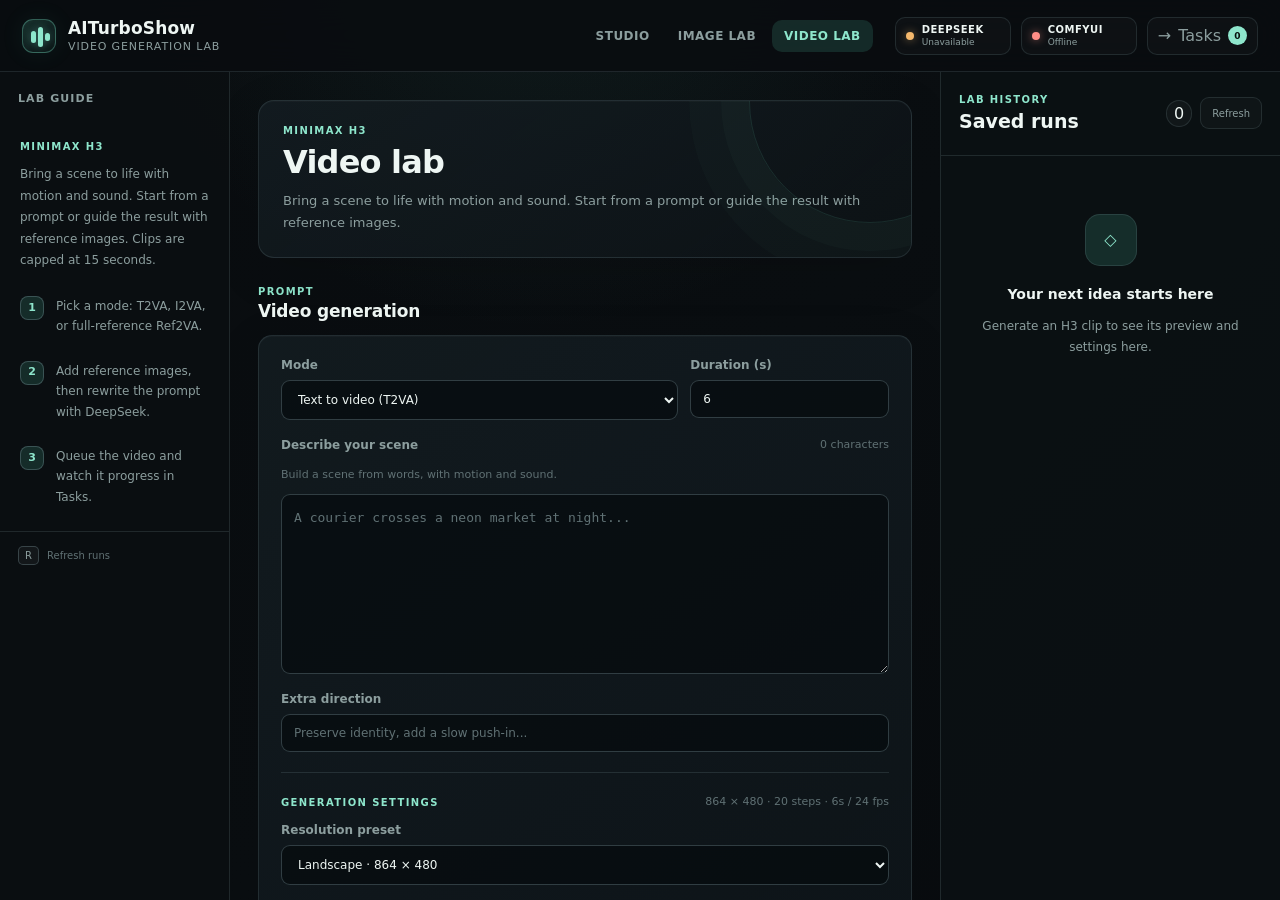
==== commit a2f7d951: "Update, Sol H3" ====
--- a/video-lab.html
+++ b/video-lab.html
@@ -98,6 +98,18 @@
               <label class="lab-field">Steps<input id="steps" type="number" value="20" min="1" max="100" required></label>
             </div>
             <label class="lab-field">Seed <span class="lab-hint">Optional</span><input id="seed" type="number" min="0" max="9007199254740991" step="1" placeholder="Random each run"></label>
+            <fieldset class="lab-sol-settings"><legend>Sol-H3 acceleration</legend>
+              <label class="lab-field"><span>Use Sol-H3</span><input id="useSolH3" type="checkbox"></label>
+              <div id="solSettings" class="lab-row-grid" hidden>
+                <label class="lab-field">Tau<input id="solTau" type="number" value="1.3" min="0.1" max="4" step="0.1"></label>
+                <label class="lab-field">Minimum tokens<input id="solMinTokens" type="number" value="12288" min="256" step="256"></label>
+                <label class="lab-field">Start percent<input id="solStart" type="number" value="0.2" min="0" max="1" step="0.05"></label>
+                <label class="lab-field">End percent<input id="solEnd" type="number" value="0.9" min="0" max="1" step="0.05"></label>
+                <label class="lab-field">Sink conditioning<select id="solSink"><option value="exact_kv">Exact KV</option><option value="exact_kv_and_rows">Exact KV + rows</option><option value="off">Off</option></select></label>
+                <label class="lab-field">Morton ordering<input id="solMorton" type="checkbox"></label>
+                <label class="lab-field">Reuse QKV memory<input id="solReuse" type="checkbox"></label>
+              </div>
+            </fieldset>
             <div class="lab-actions">
               <button id="rewrite" class="text-button agent-action-button" type="button">Rewrite with DeepSeek</button>
               <button id="undoPrompt" class="text-button" type="button" disabled>Undo rewrite</button><button id="generate" class="generation-button primary" type="submit">Queue video</button>
